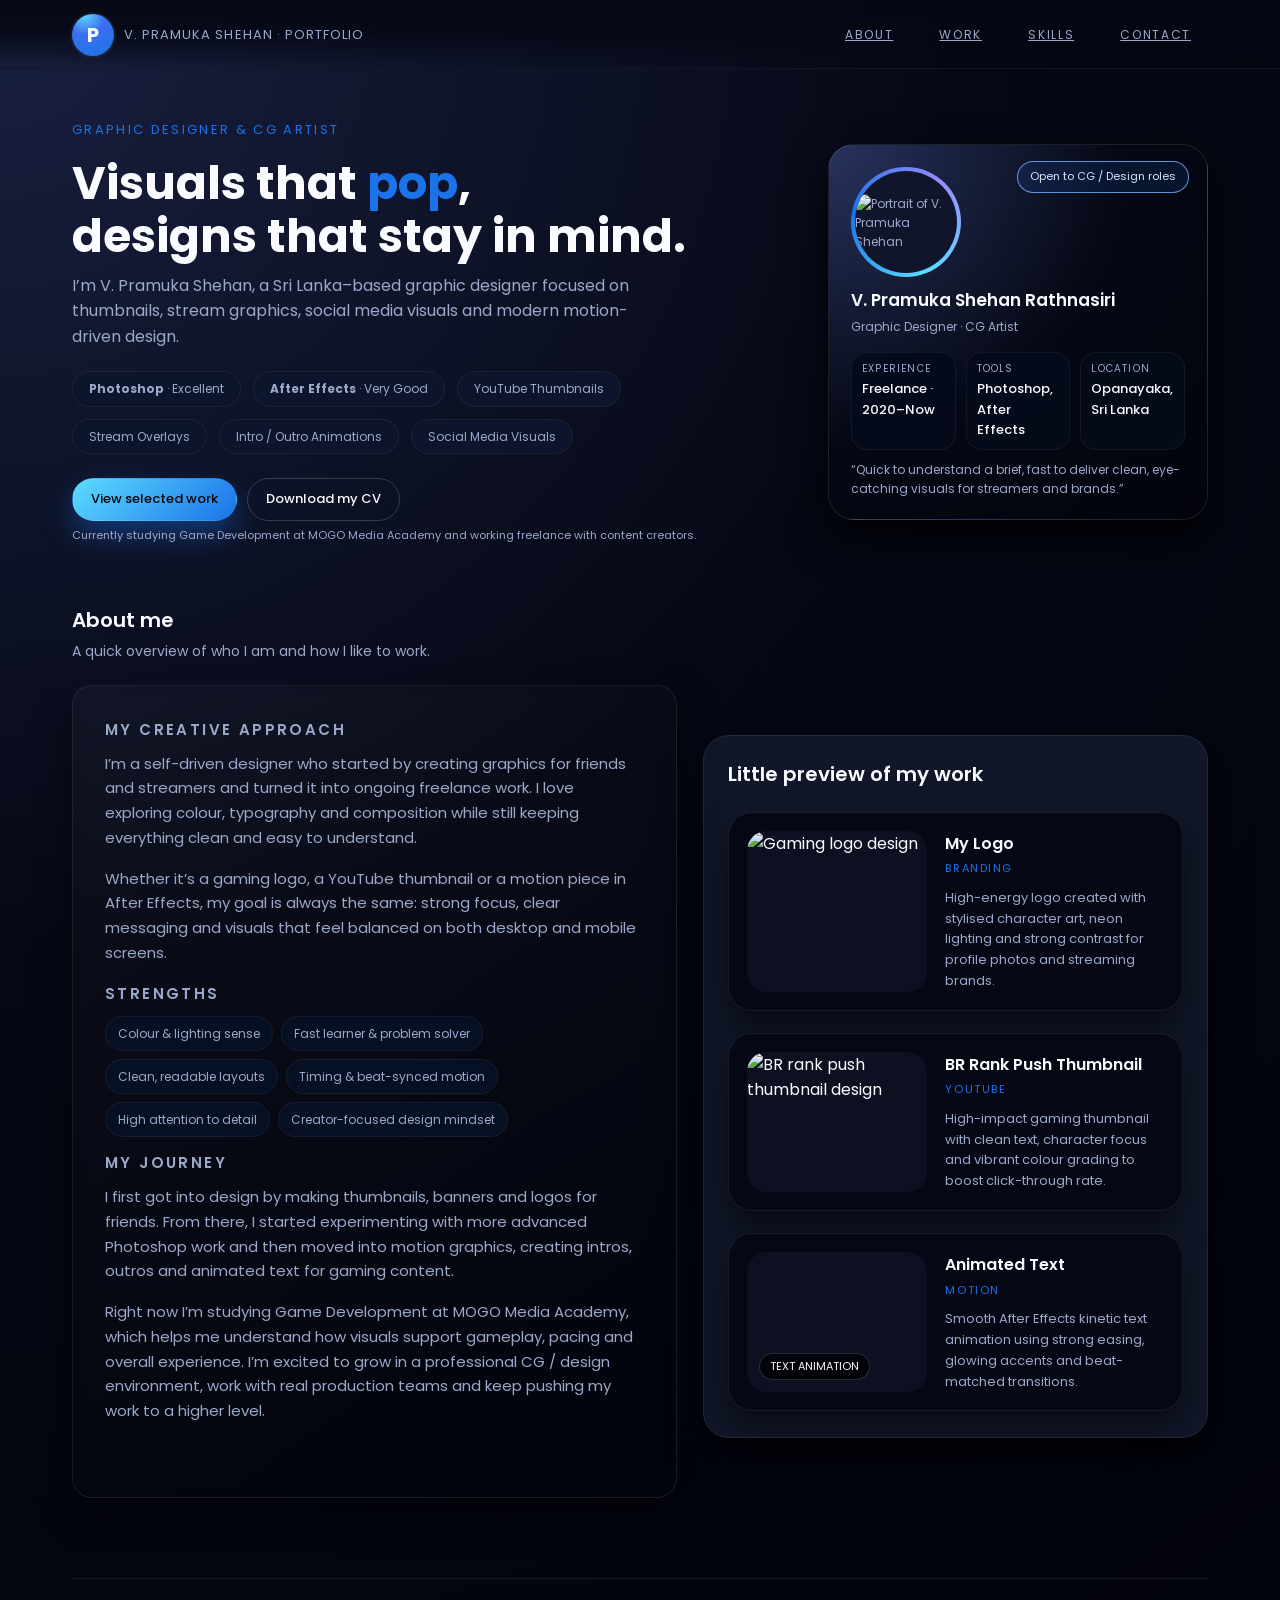
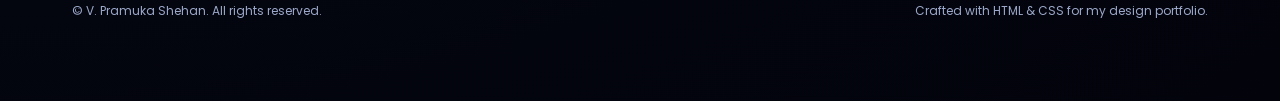
==== index.html @ b61852b8 "Add files via upload" ====
<!doctype html>
<html lang="en">
<head>
    <meta charset="utf-8" />
    <title>V. Pramuka Shehan · Graphic Designer</title>
    <meta name="viewport" content="width=device-width, initial-scale=1" />
    <meta name="description" content="Graphic Design & CG portfolio of V. Pramuka Shehan — thumbnails, overlays, motion graphics and social visuals." />

    <!-- Google Font -->
    <link href="https://fonts.googleapis.com/css2?family=Poppins:wght@300;400;500;600;700&display=swap" rel="stylesheet">

    <link rel="stylesheet" href="style.css" />
    <script src="script.js" defer></script>
</head>
<body>
    <!-- TOP FIXED PANEL -->
    <header>
        <div class="header-inner">
            <div class="logo-mark">
                <div class="logo-initial">P</div>
                <div class="logo-text">V. Pramuka Shehan · Portfolio</div>
            </div>
            <nav>
                <a href="index.html">About</a>
                <a href="work.html">Work</a>
                <a href="skills.html">Skills</a>
                <a href="contact.html">Contact</a>
            </nav>
        </div>
    </header>

    <div class="page">
        <!-- HERO -->
        <section class="hero">
            <div>
                <div class="hero-text-eyebrow">Graphic Designer & CG Artist</div>
                <h1 class="hero-title">
                    Visuals that <span>pop</span>,<br />designs that stay in mind.
                </h1>
                <p class="hero-sub">
                    I’m V. Pramuka Shehan, a Sri Lanka–based graphic designer focused on
                    thumbnails, stream graphics, social media visuals and modern motion-driven design.
                </p>

                <div class="hero-pills">
                    <div class="pill"><strong>Photoshop</strong> · Excellent</div>
                    <div class="pill"><strong>After Effects</strong> · Very Good</div>
                    <div class="pill">YouTube Thumbnails</div>
                    <div class="pill">Stream Overlays</div>
                    <div class="pill">Intro / Outro Animations</div>
                    <div class="pill">Social Media Visuals</div>
                </div>

                <div class="hero-cta">
                    <a href="work.html" class="btn-primary">View selected work</a>
                    <a href="PramukaGraphicDesigner.pdf" class="btn-ghost" target="_blank" rel="noopener">
                        Download my CV
                    </a>
                </div>
                <div class="hero-note">
                    Currently studying Game Development at MOGO Media Academy and working freelance with content creators.
                </div>
            </div>

            <div class="hero-right">
                <div class="hero-card">
                    <div class="hero-badge">Open to CG / Design roles</div>
                    <div class="hero-photo-ring">
                        <div class="hero-photo-inner">
                            <!-- Replace this placeholder with your photo -->
                            <img src="assets/MyImg01.png" alt="Portrait of V. Pramuka Shehan" />
                        </div>
                    </div>
                    <div class="hero-name">V. Pramuka Shehan Rathnasiri</div>
                    <div class="hero-role">Graphic Designer · CG Artist</div>

                    <div class="hero-mini-grid">
                        <div class="mini-card">
                            <div class="mini-label">Experience</div>
                            <div class="mini-value">Freelance · 2020–Now</div>
                        </div>
                        <div class="mini-card">
                            <div class="mini-label">Tools</div>
                            <div class="mini-value">Photoshop, After Effects</div>
                        </div>
                        <div class="mini-card">
                            <div class="mini-label">Location</div>
                            <div class="mini-value">Opanayaka, Sri Lanka</div>
                        </div>
                    </div>

                    <div class="hero-tagline">
                        “Quick to understand a brief, fast to deliver clean, eye-catching visuals for streamers and brands.”
                    </div>
                </div>
            </div>
        </section>

        <!-- ABOUT -->
        <section id="about">
            <h2 class="section-title">About me</h2>
            <p class="section-sub">
                A quick overview of who I am and how I like to work.
            </p>

            <div class="two-col">
                <!-- LEFT: ABOUT TEXT -->
                <div class="card-soft about-card">
                    <!-- My Creative Approach -->
                    <h3 class="about-heading">My creative approach</h3>
                    <p class="about-text">
                        I’m a self-driven designer who started by creating graphics for friends and streamers and
                        turned it into ongoing freelance work. I love exploring colour, typography and composition
                        while still keeping everything clean and easy to understand.
                    </p>
                    <p class="about-text">
                        Whether it’s a gaming logo, a YouTube thumbnail or a motion piece in After Effects, my goal
                        is always the same: strong focus, clear messaging and visuals that feel balanced on both
                        desktop and mobile screens.
                    </p>

                    <!-- Strengths -->
                    <h3 class="about-heading">Strengths</h3>
                    <div class="about-strengths">
                        <div class="about-pill">Colour &amp; lighting sense</div>
                        <div class="about-pill">Fast learner &amp; problem solver</div>
                        <div class="about-pill">Clean, readable layouts</div>
                        <div class="about-pill">Timing &amp; beat-synced motion</div>
                        <div class="about-pill">High attention to detail</div>
                        <div class="about-pill">Creator-focused design mindset</div>
                    </div>

                    <!-- My Journey -->
                    <h3 class="about-heading">My journey</h3>
                    <p class="about-text">
                        I first got into design by making thumbnails, banners and logos for friends. From there,
                        I started experimenting with more advanced Photoshop work and then moved into motion graphics,
                        creating intros, outros and animated text for gaming content.
                    </p>
                    <p class="about-text">
                        Right now I’m studying Game Development at MOGO Media Academy, which helps me understand how
                        visuals support gameplay, pacing and overall experience. I’m excited to grow in a professional
                        CG / design environment, work with real production teams and keep pushing my work to a higher level.
                    </p>
                </div>

                <!-- RIGHT: LITTLE PREVIEW OF MY WORK (you already have this) -->
                <section class="work-preview-section">
                    <h3 class="section-title" style="margin-top:0;">Little preview of my work</h3>

                    <div class="preview-grid">

                        <!-- Gaming Logo -->
                        <div class="preview-card">
                            <div class="preview-thumb">
                                <img src="assets/photoshop/shen logo.png" alt="Gaming logo design" />
                            </div>

                            <div class="preview-content">
                                <h4 class="preview-title">My Logo</h4>
                                <span class="preview-tag">BRANDING</span>
                                <p class="preview-text">
                                    High-energy logo created with stylised character art, neon lighting and strong
                                    contrast for profile photos and streaming brands.
                                </p>
                            </div>
                        </div>

                        <!-- BR Rank Push Thumbnail -->
                        <div class="preview-card">
                            <div class="preview-thumb">
                                <img src="assets/photoshop/RankPush.png"
                                     alt="BR rank push thumbnail design" />
                            </div>

                            <div class="preview-content">
                                <h4 class="preview-title">BR Rank Push Thumbnail</h4>
                                <span class="preview-tag">YOUTUBE</span>
                                <p class="preview-text">
                                    High-impact gaming thumbnail with clean text, character focus and vibrant colour
                                    grading to boost click-through rate.
                                </p>
                            </div>
                        </div>

                        <!-- Text Animation Video -->
                        <div class="preview-card">
                            <div class="preview-thumb video-thumb">
                                <video src="assets/aftereffects/text.mp4"
                                       autoplay muted loop playsinline></video>
                                <span class="preview-tag-video">TEXT ANIMATION</span>
                            </div>

                            <div class="preview-content">
                                <h4 class="preview-title">Animated Text</h4>
                                <span class="preview-tag">MOTION</span>
                                <p class="preview-text">
                                    Smooth After Effects kinetic text animation using strong easing, glowing accents
                                    and beat-matched transitions.
                                </p>
                            </div>
                        </div>

                    </div>
                </section>
            </div>
        </section>


        <footer>
            <div>© <span id="year"></span> V. Pramuka Shehan. All rights reserved.</div>
            <div>Crafted with HTML &amp; CSS for my design portfolio.</div>
        </footer>
    </div>
</body>
</html>
---- style.css ----
﻿:root {
    --bg-main: #050814;
    --bg-card: #0b1020;
    --bg-soft: #111728;
    --accent: #1a73e8;
    --accent-soft: rgba(26, 115, 232, 0.12);
    --text-main: #f9fbff;
    --text-muted: #9ca8c9;
    --border-soft: rgba(255,255,255,0.08);
    --radius-xl: 20px;
    --shadow-soft: 0 20px 45px rgba(0,0,0,0.45);
}

/* Reset */
* {
    margin: 0;
    padding: 0;
    box-sizing: border-box;
}

html {
    scroll-behavior: smooth;
}

body {
    font-family: "Poppins", system-ui, -apple-system, BlinkMacSystemFont, sans-serif;
    background: radial-gradient(circle at top left, #192040 0, #050814 45%, #02030b 100%);
    color: var(--text-main);
    min-height: 100vh;
    line-height: 1.6;
}

    /* Page transition */
    body.fade-in {
        animation: fadeIn 0.5s ease-out forwards;
    }

    body.fade-out {
        animation: fadeOut 0.3s ease-in forwards;
    }

@keyframes fadeIn {
    from {
        opacity: 0;
        transform: translateY(8px);
    }

    to {
        opacity: 1;
        transform: translateY(0);
    }
}

@keyframes fadeOut {
    from {
        opacity: 1;
        transform: translateY(0);
    }

    to {
        opacity: 0;
        transform: translateY(10px);
    }
}

img,
video {
    max-width: 100%;
    display: block;
    border-radius: 14px;
}

/* Layout */
.page {
    max-width: 1180px;
    margin: 0 auto;
    padding: 120px 22px 80px; /* generous breathing room */
}

/* Header */
header {
    position: fixed;
    top: 0;
    left: 0;
    right: 0;
    z-index: 100;
    backdrop-filter: blur(18px);
    background: linear-gradient( to bottom, rgba(5, 8, 20, 0.96), rgba(5, 8, 20, 0.85), rgba(5, 8, 20, 0.0) );
    border-bottom: 1px solid rgba(255, 255, 255, 0.06);
}

.header-inner {
    max-width: 1180px;
    margin: 0 auto;
    padding: 14px 22px 12px;
    display: flex;
    justify-content: space-between;
    align-items: center;
}

.logo-mark {
    display: flex;
    align-items: center;
    gap: 10px;
}

.logo-initial {
    width: 42px;
    height: 42px;
    border-radius: 999px;
    background: radial-gradient(circle at 30% 0, #5ddcff 0, #3c6ff0 40%, var(--accent) 100%);
    display: flex;
    align-items: center;
    justify-content: center;
    font-weight: 700;
    font-size: 20px;
    box-shadow: 0 0 0 2px rgba(255, 255, 255, 0.05);
}

.logo-text {
    font-size: 13px;
    letter-spacing: 0.08em;
    text-transform: uppercase;
    color: var(--text-muted);
}

/* Nav */
nav {
    display: flex;
    gap: 12px;
    font-size: 12px;
    letter-spacing: 0.14em;
    text-transform: uppercase;
}

    nav a {
        padding: 8px 16px;
        border-radius: 999px;
        border: 1px solid transparent;
        color: var(--text-muted);
        transition: 0.16s ease-out;
    }

        nav a:hover,
        nav a.is-active {
            border-color: rgba(93, 220, 255, 0.7);
            background: rgba(10, 18, 40, 0.96);
            color: #e0e7ff;
        }

/* HERO (generic) */
.hero {
    display: grid;
    grid-template-columns: minmax(0, 1.4fr) minmax(0, 1fr);
    gap: 60px;
    align-items: center;
    margin-bottom: 60px;
}

.hero-text-eyebrow {
    font-size: 13px;
    text-transform: uppercase;
    letter-spacing: 0.18em;
    color: var(--accent);
}

.hero-title {
    font-size: clamp(36px, 4vw, 46px);
    font-weight: 700;
    line-height: 1.15;
    margin: 16px 0 10px;
}

    .hero-title span {
        color: var(--accent);
    }

.hero-sub {
    font-size: 16px;
    color: var(--text-muted);
    max-width: 600px;
    margin-bottom: 20px;
}

.hero-pills {
    display: flex;
    flex-wrap: wrap;
    gap: 12px;
    margin-top: 22px;
}

.pill {
    background: rgba(14, 22, 45, 0.9);
    border-radius: 999px;
    padding: 7px 16px;
    font-size: 12px;
    border: 1px solid rgba(255, 255, 255, 0.06);
    color: var(--text-muted);
}

/* Hero CTA + note (About page) */
.hero-cta {
    display: flex;
    flex-wrap: wrap;
    gap: 10px;
    align-items: center;
    margin-top: 24px;
    margin-bottom: 6px;
}

.btn-primary,
.btn-ghost {
    border-radius: 999px;
    padding: 10px 18px;
    font-size: 13px;
    font-weight: 500;
    border: 1px solid transparent;
    cursor: pointer;
    display: inline-flex;
    align-items: center;
    gap: 8px;
    text-decoration: none;
    transition: transform 0.12s ease-out, box-shadow 0.12s ease-out, background 0.12s ease-out, border-color 0.12s ease-out;
}

.btn-primary {
    background: linear-gradient(135deg, #5ddcff, var(--accent));
    color: #020305;
    box-shadow: 0 14px 30px rgba(26, 115, 232, 0.4);
}

    .btn-primary:hover {
        transform: translateY(-1px);
        box-shadow: 0 20px 38px rgba(26, 115, 232, 0.55);
    }

.btn-ghost {
    background: transparent;
    color: var(--text-main);
    border-color: rgba(255, 255, 255, 0.18);
    backdrop-filter: blur(6px);
}

    .btn-ghost:hover {
        background: rgba(255, 255, 255, 0.04);
        transform: translateY(-1px);
    }

.hero-note {
    font-size: 11px;
    color: var(--text-muted);
    margin-top: 6px;
}

/* SPECIAL: Work hero tweaks */
.hero--work {
    align-items: stretch;
}

/* Right hero card */
.hero-right {
    display: flex;
    justify-content: flex-end;
}

/* About-page hero card + Work hero card share base styling */
.hero-card {
    position: relative;
    width: 100%;
    max-width: 380px;
    border-radius: 26px;
    padding: 22px 22px 20px;
    background: radial-gradient(circle at top left, #28335e 0, #050814 55%, #02030b 100%);
    border: 1px solid rgba(255, 255, 255, 0.1);
    box-shadow: 0 18px 40px rgba(0, 0, 0, 0.8);
    overflow: hidden;
}

/* About hero photo ring */
.hero-photo-ring {
    width: 110px;
    height: 110px;
    border-radius: 999px;
    padding: 4px;
    background: conic-gradient(from 160deg, #5ddcff, var(--accent), #9b8cff, #5ddcff);
    margin-bottom: 10px;
}

.hero-photo-inner {
    width: 100%;
    height: 100%;
    border-radius: inherit;
    overflow: hidden;
    background: #10152b;
    display: flex;
    align-items: center;
    justify-content: center;
    color: var(--text-muted);
    font-size: 12px;
}

.hero-name {
    font-size: 17px;
    font-weight: 600;
    margin-bottom: 2px;
}

.hero-role {
    font-size: 12px;
    color: var(--text-muted);
    margin-bottom: 16px;
}

/* Shared mini-grid inside hero cards */
.hero-mini-grid {
    display: grid;
    grid-template-columns: repeat(3, minmax(0, 1fr));
    gap: 10px;
    margin-bottom: 10px;
}

.hero-mini-grid--6 {
    grid-template-columns: repeat(2, minmax(0, 1fr)) !important;
    grid-auto-rows: 1fr;
    gap: 12px;
}


/* Work hero overrides it to 2 columns */
.hero--work .hero-mini-grid {
    grid-template-columns: repeat(2, minmax(0, 1fr));
}

.mini-card {
    background: rgba(5, 11, 26, 0.95);
    border-radius: 16px;
    padding: 8px 10px;
    border: 1px solid rgba(255, 255, 255, 0.06);
}

.mini-label {
    font-size: 10px;
    color: var(--text-muted);
    text-transform: uppercase;
    letter-spacing: 0.12em;
    margin-bottom: 2px;
}

.mini-value {
    font-size: 13px;
    font-weight: 500;
}

.hero-badge {
    position: absolute;
    top: 16px;
    right: 18px;
    padding: 6px 12px;
    border-radius: 999px;
    font-size: 11px;
    background: var(--accent-soft);
    color: #d8e4ff;
    border: 1px solid rgba(120, 178, 255, 0.8);
}

/* Work hero card specific */
.hero-card-title {
    font-size: 14px;
    text-transform: uppercase;
    letter-spacing: 0.16em;
    color: var(--text-muted);
    margin-bottom: 10px;
}

.hero-card-gallery {
    margin-top: 6px;
    margin-bottom: 12px;
    display: flex;
    gap: 6px;
}

.hero-card-strip {
    flex: 1;
    height: 40px;
    border-radius: 999px;
    background: linear-gradient(120deg, #5ddcff, #7b5cff, #ff6ac1);
    opacity: 0.18;
    filter: blur(0.5px);
}

.hero-tagline {
    font-size: 12px;
    color: var(--text-muted);
}

/* Section titles */
section {
    margin-bottom: 60px;
}

.section-title {
    font-size: 20px;
    font-weight: 600;
    margin-bottom: 4px;
}

.section-sub {
    font-size: 14px;
    color: var(--text-muted);
    margin-bottom: 22px;
}

/* Two-column layout (About, Skills) */
.two-col {
    display: grid;
    grid-template-columns: minmax(0, 1.2fr) minmax(0, 1fr);
    gap: 26px;
}

/* Generic soft card */
.card-soft {
    background: var(--bg-soft);
    border-radius: var(--radius-xl);
    border: 1px solid var(--border-soft);
    padding: 16px 18px;
    box-shadow: 0 16px 35px rgba(0, 0, 0, 0.5);
}

/* Lists & pills */
.list-title {
    font-size: 13px;
    font-weight: 500;
    margin-bottom: 6px;
}

.pill-list {
    display: flex;
    flex-wrap: wrap;
    gap: 8px;
}

.pill-skill {
    font-size: 11px;
    padding: 5px 10px;
    border-radius: 999px;
    background: rgba(8, 16, 36, 0.9);
    border: 1px solid rgba(255, 255, 255, 0.06);
    color: var(--text-muted);
}

.pill-skill strong {
    color: #e3ebff;
    font-weight: 500;
}

/* Work page sub-tabs (Photoshop / After Effects) */
.work-tabs {
    margin: 10px 0 30px;
    display: flex;
    flex-wrap: wrap;
    gap: 10px;
}

.work-tab {
    font-size: 12px;
    text-transform: uppercase;
    letter-spacing: 0.16em;
    padding: 8px 18px;
    border-radius: 999px;
    border: 1px solid rgba(255, 255, 255, 0.18);
    background: rgba(5, 11, 26, 0.9);
    color: var(--text-muted);
    text-decoration: none;
    cursor: pointer;
    transition: border-color 0.16s ease-out, background 0.16s ease-out, color 0.16s ease-out, box-shadow 0.16s ease-out, transform 0.12s ease-out;
}

    .work-tab:hover {
        border-color: rgba(93, 220, 255, 0.8);
        color: #e0e7ff;
        transform: translateY(-1px);
    }

    .work-tab.is-active {
        background: linear-gradient(135deg, #5ddcff, var(--accent));
        color: #020305;
        border-color: transparent;
        box-shadow: 0 12px 26px rgba(26, 115, 232, 0.45);
    }


/* Timeline (Skills page) */
.timeline {
    margin-top: 10px;
    border-left: 1px solid rgba(255, 255, 255, 0.18);
    padding-left: 12px;
}

.timeline-item {
    margin-bottom: 12px;
}

.timeline-role {
    font-size: 13px;
    font-weight: 500;
}

.timeline-meta {
    font-size: 11px;
    color: var(--text-muted);
    margin-bottom: 4px;
}

.timeline-text {
    font-size: 12px;
    color: var(--text-muted);
}

/* Portfolio grids (shared) */
.portfolio-grid {
    display: grid;
    grid-template-columns: repeat(2, minmax(0, 1fr));
    gap: 34px;
    margin-bottom: 50px;
}

.work-grid-large {
    display: grid;
    grid-template-columns: repeat(2, minmax(0, 1fr));
    gap: 40px;
    margin-top: 20px;
    margin-bottom: 40px;
}

/* Project card */
.project-card {
    background: var(--bg-card);
    border-radius: var(--radius-xl);
    border: 1px solid var(--border-soft);
    padding: 18px;
    box-shadow: 0 14px 32px rgba(0, 0, 0, 0.55);
    transition: 0.18s ease-out;
}

    .project-card:hover {
        transform: translateY(-4px);
        border-color: rgba(93, 220, 255, 0.7);
        background: radial-gradient(circle at top, #161f3c 0, #070b16 55%, #050814 100%);
    }

/* NO CROP image container for cards */
.project-thumb {
    background: #0c1122;
    padding: 16px;
    border-radius: 18px;
    min-height: 200px;
    display: flex;
    align-items: center;
    justify-content: center;
    position: relative;
    overflow: hidden;
    margin-bottom: 16px;
}

    .project-thumb img,
    .project-thumb video {
        width: 100%;
        height: 100%;
        object-fit: contain;
        border-radius: 14px;
    }

    .project-thumb span {
        position: absolute;
        bottom: 12px;
        left: 12px;
        padding: 4px 10px;
        font-size: 11px;
        border-radius: 999px;
        background: rgba(3, 5, 15, 0.82);
        border: 1px solid rgba(255, 255, 255, 0.14);
    }

.project-meta {
    display: flex;
    justify-content: space-between;
    gap: 10px;
    align-items: baseline;
    margin-bottom: 4px;
}

.project-title {
    font-size: 14px;
    font-weight: 500;
}

.project-tag {
    font-size: 11px;
    color: var(--accent);
}

.project-desc {
    font-size: 12px;
    color: var(--text-muted);
}

/* Large work items (banner / overlay / ticket) */
.work-item {
    background: var(--bg-card);
    padding: 22px;
    border-radius: var(--radius-xl);
    border: 1px solid var(--border-soft);
    box-shadow: 0 16px 35px rgba(0, 0, 0, 0.65);
}

    .work-item img {
        margin-top: 12px;
        margin-bottom: 18px;
    }

.work-label {
    font-size: 12px;
    color: var(--accent);
    text-transform: uppercase;
    letter-spacing: 0.14em;
    margin-bottom: 4px;
}

.work-item h3 {
    font-size: 16px;
    margin-bottom: 4px;
}

.work-item p {
    font-size: 12px;
    color: var(--text-muted);
}

/* Contact page layout */
.contact-grid {
    display: grid;
    grid-template-columns: minmax(0, 1.2fr) minmax(0, 1fr);
    gap: 26px;
}

.contact-list {
    font-size: 13px;
    color: var(--text-muted);
}

    .contact-list div {
        margin-bottom: 8px;
    }

.contact-label {
    font-size: 11px;
    text-transform: uppercase;
    letter-spacing: 0.16em;
    color: var(--accent);
    margin-bottom: 2px;
}

/* Contact form */
form {
    display: grid;
    gap: 10px;
}

input,
textarea {
    background: rgba(5, 11, 26, 0.9);
    border-radius: 999px;
    border: 1px solid rgba(255, 255, 255, 0.08);
    padding: 9px 12px;
    color: var(--text-main);
    font-family: inherit;
    font-size: 12px;
    outline: none;
    transition: border-color 0.12s ease-out, background 0.12s ease-out;
}

textarea {
    border-radius: 14px;
    min-height: 96px;
    resize: vertical;
}

    input:focus,
    textarea:focus {
        border-color: rgba(93, 220, 255, 0.8);
        background: rgba(5, 11, 26, 1);
    }

/* Footer */
footer {
    margin-top: 80px;
    padding-top: 22px;
    border-top: 1px solid rgba(255, 255, 255, 0.08);
    font-size: 12px;
    color: var(--text-muted);
    display: flex;
    justify-content: space-between;
    gap: 10px;
    flex-wrap: wrap;
}

/* Responsive */
@media (max-width: 860px) {
    .page {
        padding: 100px 16px 70px;
    }

    .hero,
    .portfolio-grid,
    .work-grid-large,
    .two-col,
    .contact-grid {
        grid-template-columns: minmax(0, 1fr);
    }

    .hero-right {
        justify-content: flex-start;
        margin-top: 20px;
    }
}

@media (max-width: 640px) {
    .header-inner {
        padding-inline: 16px;
        flex-direction: column;
        align-items: flex-start;
        gap: 8px;
    }

    nav {
        flex-wrap: wrap;
    }

        nav a {
            font-size: 11px;
            padding-inline: 12px;
        }
}

/* ===========================
   ABOUT PAGE – PREVIEW BLOCK
   =========================== */

.work-preview-section {
    margin-top: 50px;
    padding: 22px 24px 26px;
    background: var(--bg-soft);
    border-radius: 26px;
    border: 1px solid var(--border-soft);
    box-shadow: 0 18px 40px rgba(0,0,0,0.55);
}

/* 1 column – cards stacked from top to bottom */
.preview-grid {
    margin-top: 22px;
    display: flex;
    flex-direction: column;
    gap: 22px;
}

.preview-card {
    background: var(--bg-main);
    border-radius: 24px;
    border: 1px solid var(--border-soft);
    box-shadow: 0 16px 32px rgba(0,0,0,0.5);
    overflow: hidden;
    display: flex;
    flex-direction: row;
    gap: 18px;
    padding: 18px 18px 18px;
}

/* Image / video area */
.preview-thumb {
    flex: 0 0 180px; /* fixed width thumbnail block */
    border-radius: 20px;
    background: #0c1020;
    overflow: hidden;
}

    /* Show full artwork – no cropping */
    .preview-thumb img,
    .preview-thumb video {
        display: block;
        width: 100%;
        height: auto;
        object-fit: contain;
    }

/* Video label */
.video-thumb {
    position: relative;
}

.preview-tag-video {
    position: absolute;
    left: 12px;
    bottom: 12px;
    background: rgba(0,0,0,0.7);
    padding: 4px 10px;
    font-size: 11px;
    border-radius: 999px;
    border: 1px solid rgba(255,255,255,0.15);
    color: var(--text-main);
}

/* Text content */
.preview-content {
    flex: 1 1 auto;
    display: flex;
    flex-direction: column;
    justify-content: center;
}

.preview-title {
    font-size: 16px;
    font-weight: 600;
    margin-bottom: 4px;
}

.preview-tag {
    font-size: 11px;
    color: var(--accent);
    text-transform: uppercase;
    letter-spacing: 0.14em;
}

.preview-text {
    font-size: 13px;
    color: var(--text-muted);
    margin-top: 10px;
    line-height: 1.6;
}

/* Mobile – stack image on top again */
@media (max-width: 640px) {
    .preview-card {
        flex-direction: column;
        padding: 14px 14px 16px;
    }

    .preview-thumb {
        flex: 0 0 auto;
        width: 100%;
    }
}

/* ABOUT – extra content styles */

.about-card {
    min-height: 100%;
}

.about-heading {
    font-size: 14px;
    font-weight: 600;
    text-transform: uppercase;
    letter-spacing: 0.16em;
    color: var(--text-muted);
    margin-bottom: 6px;
    margin-top: 10px;
}

    .about-heading:first-of-type {
        margin-top: 0;
    }

.about-text {
    font-size: 13px;
    color: var(--text-muted);
    margin-bottom: 10px;
    line-height: 1.7;
}

.about-strengths {
    display: flex;
    flex-wrap: wrap;
    gap: 8px;
    margin-bottom: 14px;
    margin-top: 4px;
}

.about-pill {
    padding: 5px 10px;
    border-radius: 999px;
    font-size: 11px;
    background: rgba(8, 16, 36, 0.96);
    border: 1px solid rgba(255,255,255,0.06);
    color: var(--text-muted);
}

/* keep previous preview-grid / preview-card styles you already added */

/* Increase about text size */
.about-text {
    font-size: 15px;
    line-height: 1.65;
}

/* Increase heading size */
.about-heading {
    font-size: 15px;
    margin-bottom: 10px;
}

/* Make strengths pills slightly bigger */
.about-pill {
    padding: 7px 12px;
    font-size: 12px;
}

/* Add more breathing room under each section */
.about-heading + .about-text {
    margin-top: 8px;
}

.about-text {
    margin-bottom: 16px;
}

.about-card {
    background: linear-gradient( 145deg, rgba(255,255,255,0.03), rgba(0,0,0,0.12) 80% );
    padding: 32px;
    backdrop-filter: blur(6px);
}

/* Fix Skills page spacing (hero card with internships badge) */
.hero-card--skills {
    display: flex;
    flex-direction: column;
    align-items: flex-start;
}

    .hero-card--skills .hero-badge {
        position: static; /* no absolute positioning */
        align-self: flex-end; /* move to the right inside the card */
        margin-bottom: 10px; /* space between badge and text */
    }

    .hero-card--skills .hero-card-content {
        padding-top: 0; /* no extra top padding needed */
    }

/* Contact page – keep badge and text nicely spaced */
.hero-card--contact {
    display: flex;
    flex-direction: column;
    align-items: flex-start;
}

    .hero-card--contact .hero-badge {
        position: static; /* no absolute overlap */
        align-self: flex-end; /* pill sits on the right inside the card */
        margin-bottom: 10px; /* space between pill and text */
    }

.send-btn {
    width: 100%;
    padding: 16px;
    border: none;
    border-radius: 14px;
    font-size: 1.05rem;
    font-weight: 500;
    cursor: pointer;
    color: #fff;
    background: linear-gradient(135deg, #3bb4ff, #0066ff);
    box-shadow: 0 0 18px rgba(0, 132, 255, 0.35);
    transition: 0.25s ease;
}

    .send-btn:hover {
        transform: translateY(-2px);
        box-shadow: 0 0 25px rgba(0, 140, 255, 0.55);
    }

    .send-btn:active {
        transform: translateY(0px);
        box-shadow: 0 0 15px rgba(0, 140, 255, 0.35);
    }

/* ===== SLIDER (SAFE ADD) ===== */

.slider-container {
    position: relative;
    overflow: hidden;
    border-radius: 12px;
}

.slider-track {
    display: flex;
    transition: 0.4s ease;
}

    .slider-track img {
        width: 100%;
        flex-shrink: 0;
        aspect-ratio: 4/5;
        object-fit: cover;
    }

/* label on image */
.slider-label {
    position: absolute;
    bottom: 10px;
    left: 10px;
    background: rgba(0,0,0,0.6);
    padding: 4px 10px;
    font-size: 12px;
    border-radius: 6px;
}

/* arrows */
.slider-btn {
    position: absolute;
    top: 50%;
    transform: translateY(-50%);
    width: 36px;
    height: 36px;
    display: flex;
    align-items: center;
    justify-content: center;
    background: rgba(0,0,0,0.5);
    border: 1px solid rgba(255,255,255,0.4); /* 👈 stroke */
    border-radius: 50%;
    color: #fff;
    font-size: 18px;
    cursor: pointer;
    z-index: 10;
    opacity: 0.7;
    transition: 0.3s;
}

    .slider-btn:hover {
        opacity: 1;
        border-color: #fff;
        background: rgba(0,0,0,0.7);
    }


.slider-container:hover .slider-btn {
    opacity: 1;
}

.slider-btn.left {
    left: 10px;
}

.slider-btn.right {
    right: 10px;
}
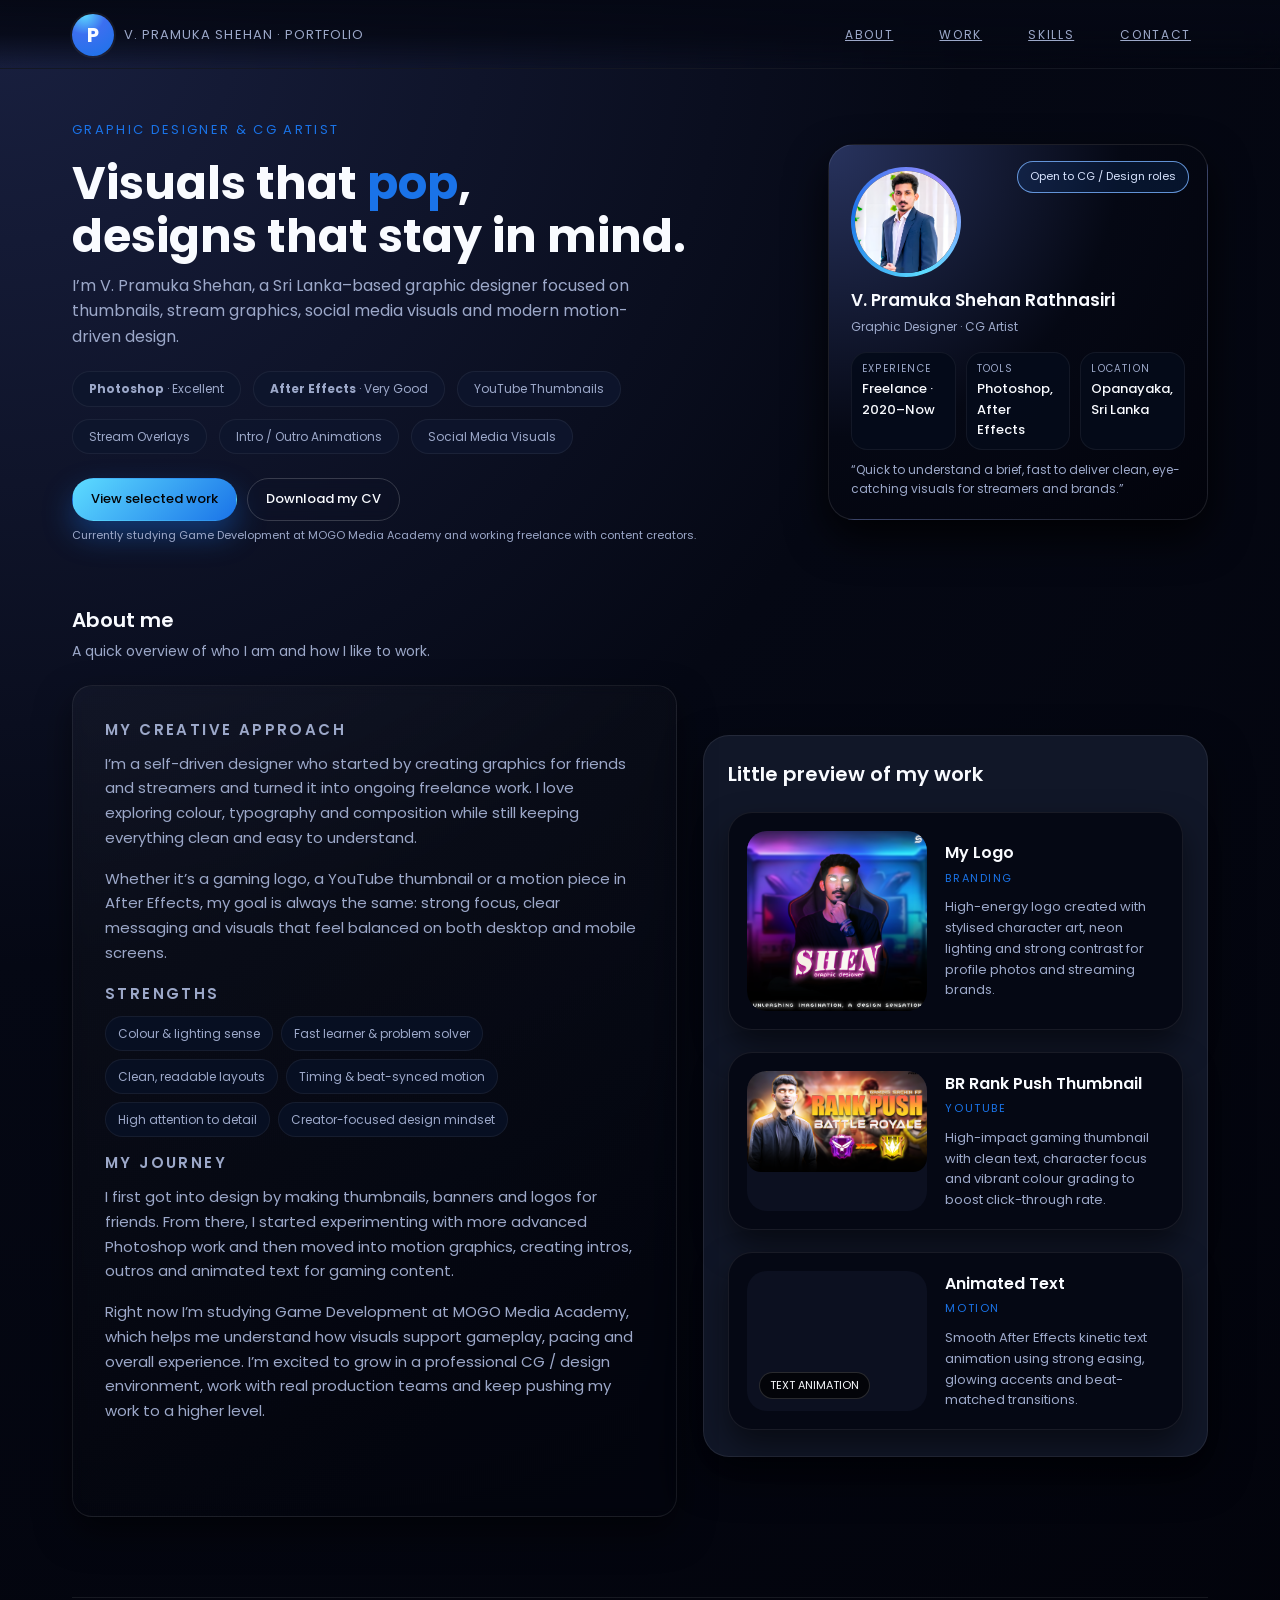
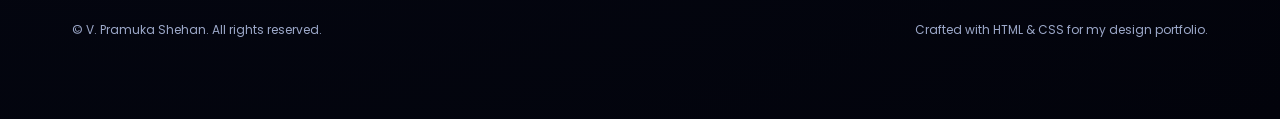
==== commit 83edad53: "Update index.html" ====
--- a/index.html
+++ b/index.html
@@ -53,7 +53,7 @@
 
                 <div class="hero-cta">
                     <a href="work.html" class="btn-primary">View selected work</a>
-                    <a href="PramukaGraphicDesigner.pdf" class="btn-ghost" target="_blank" rel="noopener">
+                    <a href="PramukaShehanCV.pdf" class="btn-ghost" target="_blank" rel="noopener">
                         Download my CV
                     </a>
                 </div>
